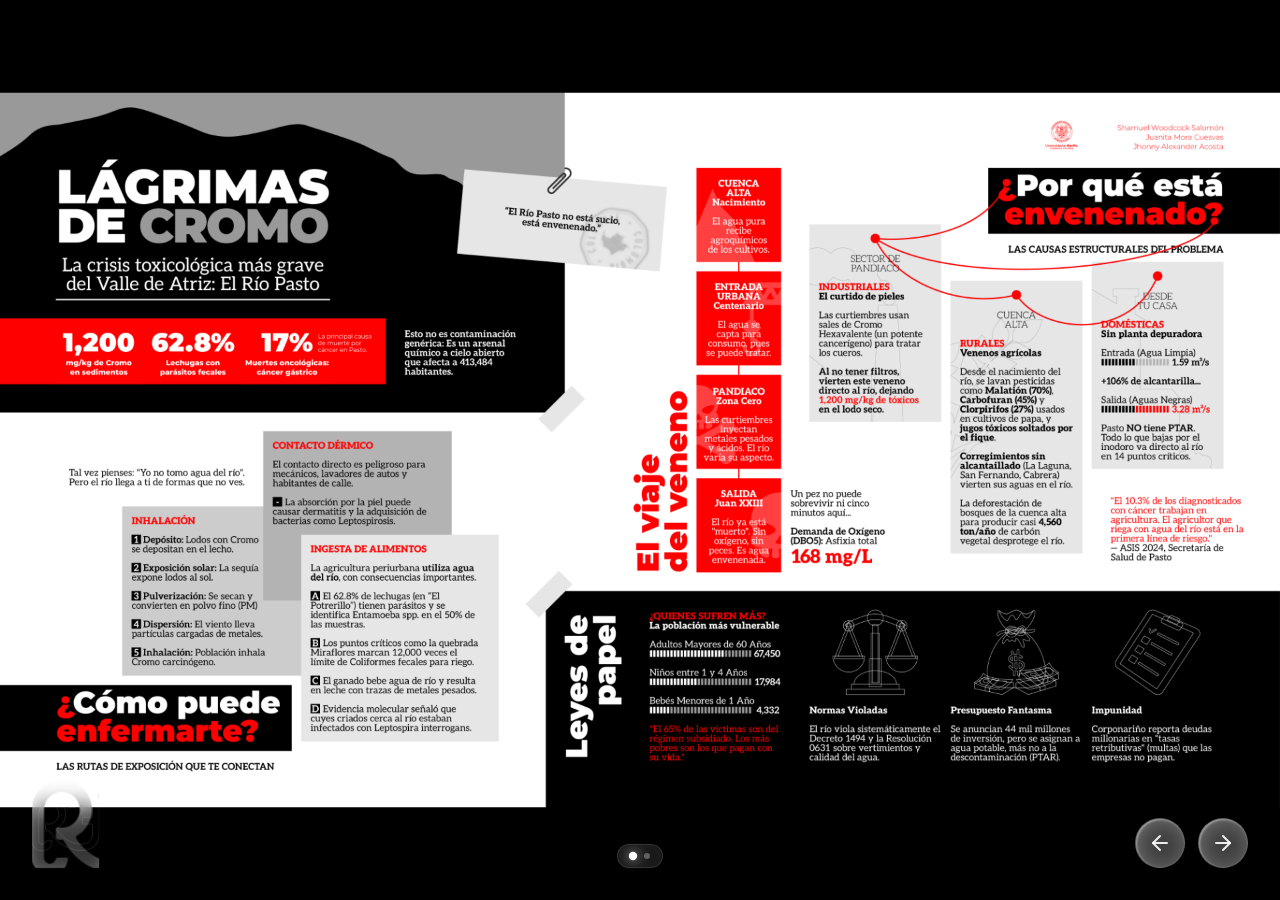
==== viewer/index.html @ 7d1c3114 "Renova - Proyecto Piloto" ====
<!doctype html>
<html lang="es">
  <head>
    <meta charset="UTF-8" />
    <meta name="viewport" content="width=device-width, initial-scale=1.0" />
    <title>Visor Interactivo Renova</title>
    <link rel="stylesheet" href="style.css" />
    <link rel="preconnect" href="https://fonts.googleapis.com" />
    <link rel="preconnect" href="https://fonts.gstatic.com" crossorigin />
    <link
      href="https://fonts.googleapis.com/css2?family=Space+Grotesk:wght@500;700&display=swap"
      rel="stylesheet"
    />
    <style>
      /* Estilos específicos para el Logo Líquido */
      .liquid-logo-wrapper {
        position: relative;
        width: 112px;
        height: 147px;
        /* ESCALADO 60% Y ALINEACIÓN */
        transform: scale(0.6);
        transform-origin: bottom left;
        filter: none;
      }

      /* CAPA 1: FONDO MATE Y SOMBRA INTERNA */
      .logo-glass-layer {
        position: absolute;
        top: 0;
        left: 0;
        width: 100%;
        height: 100%;
        /* ILUMINACIÓN IGUALADA A BOTONES */
        background: linear-gradient(
          135deg,
          rgba(255, 255, 255, 0.3) 0%,
          rgba(255, 255, 255, 0.2) 100%
        );
        backdrop-filter: blur(20px);
        -webkit-backdrop-filter: blur(20px);
        z-index: 1;
        /* SOMBRA INTERNA */
        box-shadow:
          inset 0 0 20px rgba(255, 255, 255, 0.25),
          inset 1px 1px 2px rgba(255, 255, 255, 0.4);
      }

      /* CAPA 2: BORDE */
      .logo-stroke-layer {
        position: absolute;
        top: 0;
        left: 0;
        width: 100%;
        height: 100%;
        z-index: 2;
        pointer-events: none;
      }

      .logo-stroke-layer path {
        fill: none;
        stroke: rgba(255, 255, 255, 0.2);
        stroke-width: 1px;
        vector-effect: non-scaling-stroke;
        filter: none;
      }

      /* CLIPS */
      .clip-shape-1 {
        clip-path: path(
          "m180,1.71c-3.12-1.11-6.49-1.71-10-1.71h-30c-7.69,0-14.7,2.89-20,7.65-3.72,3.32-6.6,7.55-8.28,12.35-1.12,3.13-1.72,6.49-1.72,10h17.09c1.48,0,2.84-.96,3.2-2.4,1.08-4.36,5.02-7.6,9.71-7.6h30c5.53,0,10,4.48,10,10v26.78c0,1.78-1.44,3.22-3.22,3.22h-23.55c-1.78,0-3.22,1.44-3.22,3.22v13.55c0,1.78,1.44,3.22,3.22,3.22h23.55c1.78,0,3.22,1.44,3.22,3.22v26.78c-1.84,40.99-52.98,32.55-77.14,16.67h0c-11.01-6.77-20.51-15.92-27.69-26.67-.48-.7-.94-1.42-1.4-2.14-.98-1.55-.43-3.59,1.16-4.51,1.76-1.02,3.46-2.13,5.07-3.34,3.79-2.85,7.16-6.22,10.01-10.01,4.37-5.81,7.49-12.61,8.99-20,.66-3.23,1-6.58,1-10s-.34-6.77-1-10c-1.5-7.39-4.63-14.19-9-20-2.84-3.79-6.21-7.16-10-10-2.5-1.88-5.18-3.53-8.01-4.92-3.76-1.84-7.78-3.22-11.99-4.08-2.61-.53-5.29-.86-8.03-.95-.65-.04-1.31-.05-1.97-.05-3.42,0-6.77.34-10,1-7.39,1.5-14.19,4.63-20,9.01-3.79,2.83-7.15,6.2-9.99,9.99-4.37,5.81-7.51,12.61-9,20-.67,3.23-1.01,6.57-1.01,10v80c0,3.51.6,6.87,1.72,10,3,8.53,9.76,15.28,18.28,18.29,3.12,1.11,6.49,1.71,10,1.71s6.88-.6,10-1.71c8.52-3.01,15.28-9.76,18.28-18.29,1.12-3.13,1.72-6.49,1.72-10h-17.09c-1.48,0-2.84.97-3.2,2.41-1.07,4.36-5.01,7.59-9.71,7.59-5.52,0-10-4.47-10-10V50c0-3.51.6-6.87,1.72-10,3-8.53,9.76-15.28,18.28-18.29,1.28-.46,2.61-.83,3.97-1.1,1.95-.4,3.96-.61,6.03-.61,3.51,0,6.88.6,10,1.71,1.38.48,2.71,1.07,3.98,1.75,6.62,3.48,11.78,9.39,14.3,16.54,1.12,3.13,1.72,6.49,1.72,10s-.6,6.87-1.72,10c-2.52,7.15-7.68,13.06-14.3,16.54-1.27.68-2.6,1.27-3.98,1.75-3.12,1.11-6.49,1.71-10,1.71-2.07,0-4.08-.21-6.03-.61h-.04c-2.03-.41-3.93,1.14-3.93,3.22v13.68c0,1.59,1.16,2.96,2.74,3.19,2.37.35,4.8.52,7.26.52.66,0,1.32-.01,1.97-.05.01.02.01.03.02.05,2.36,4.62,5.79,9.07,8.68,13.33,35.33,52.11,138.17,70,139.33-3.33V30c0-3.51-.6-6.87-1.72-10-3-8.53-9.76-15.28-18.28-18.29Z"
        );
      }
      .clip-shape-2 {
        clip-path: none;
      }
    </style>
  </head>
  <body>
    <div id="viewport">
      <!-- GLOBAL WORLD WRAPPER -->
      <div id="world">
        <!-- MODO IMAGEN (JPG) ACTIVADO -->
        <img src="01.jpg" alt="Infografía Río Pasto" class="world-image" />
      </div>

      <!-- UI LAYER -->
      <div id="ui-layer">
        <!-- LOGO IZQUIERDA -->
        <div class="logo-container">
          <div class="liquid-logo-wrapper">
            <div class="logo-glass-layer clip-shape-1"></div>
            <svg
              class="logo-stroke-layer"
              viewBox="0 0 200 160"
              xmlns="http://www.w3.org/2000/svg"
            >
              <path
                d="m180,1.71c-3.12-1.11-6.49-1.71-10-1.71h-30c-7.69,0-14.7,2.89-20,7.65-3.72,3.32-6.6,7.55-8.28,12.35-1.12,3.13-1.72,6.49-1.72,10h17.09c1.48,0,2.84-.96,3.2-2.4,1.08-4.36,5.02-7.6,9.71-7.6h30c5.53,0,10,4.48,10,10v26.78c0,1.78-1.44,3.22-3.22,3.22h-23.55c-1.78,0-3.22,1.44-3.22,3.22v13.55c0,1.78,1.44,3.22,3.22,3.22h23.55c1.78,0,3.22,1.44,3.22,3.22v26.78c-1.84,40.99-52.98,32.55-77.14,16.67h0c-11.01-6.77-20.51-15.92-27.69-26.67-.48-.7-.94-1.42-1.4-2.14-.98-1.55-.43-3.59,1.16-4.51,1.76-1.02,3.46-2.13,5.07-3.34,3.79-2.85,7.16-6.22,10.01-10.01,4.37-5.81,7.49-12.61,8.99-20,.66-3.23,1-6.58,1-10s-.34-6.77-1-10c-1.5-7.39-4.63-14.19-9-20-2.84-3.79-6.21-7.16-10-10-2.5-1.88-5.18-3.53-8.01-4.92-3.76-1.84-7.78-3.22-11.99-4.08-2.61-.53-5.29-.86-8.03-.95-.65-.04-1.31-.05-1.97-.05-3.42,0-6.77.34-10,1-7.39,1.5-14.19,4.63-20,9.01-3.79,2.83-7.15,6.2-9.99,9.99-4.37,5.81-7.51,12.61-9,20-.67,3.23-1.01,6.57-1.01,10v80c0,3.51.6,6.87,1.72,10,3,8.53,9.76,15.28,18.28,18.29,3.12,1.11,6.49,1.71,10,1.71s6.88-.6,10-1.71c8.52-3.01,15.28-9.76,18.28-18.29,1.12-3.13,1.72-6.49,1.72-10h-17.09c-1.48,0-2.84.97-3.2,2.41-1.07,4.36-5.01,7.59-9.71,7.59-5.52,0-10-4.47-10-10V50c0-3.51.6-6.87,1.72-10,3-8.53,9.76-15.28,18.28-18.29,1.28-.46,2.61-.83,3.97-1.1,1.95-.4,3.96-.61,6.03-.61,3.51,0,6.88.6,10,1.71,1.38.48,2.71,1.07,3.98,1.75,6.62,3.48,11.78,9.39,14.3,16.54,1.12,3.13,1.72,6.49,1.72,10s-.6,6.87-1.72,10c-2.52,7.15-7.68,13.06-14.3,16.54-1.27.68-2.6,1.27-3.98,1.75-3.12,1.11-6.49,1.71-10,1.71-2.07,0-4.08-.21-6.03-.61h-.04c-2.03-.41-3.93,1.14-3.93,3.22v13.68c0,1.59,1.16,2.96,2.74,3.19,2.37.35,4.8.52,7.26.52.66,0,1.32-.01,1.97-.05.01.02.01.03.02.05,2.36,4.62,5.79,9.07,8.68,13.33,35.33,52.11,138.17,70,139.33-3.33V30c0-3.51-.6-6.87-1.72-10-3-8.53-9.76-15.28-18.28-18.29Z"
              />
            </svg>
          </div>
        </div>

        <!-- PUNTOS CENTRADOS -->
        <div id="dots-container" class="pagination-dots"></div>

        <!-- BOTONES DERECHA -->
        <div class="nav-container">
          <div class="buttons-group">
            <button class="circle-btn" onclick="prevSlide()" title="Anterior">
              <svg
                width="24"
                height="24"
                viewBox="0 0 24 24"
                fill="none"
                stroke="currentColor"
                stroke-width="2"
                stroke-linecap="round"
                stroke-linejoin="round"
              >
                <path d="M19 12H5" />
                <path d="M12 19l-7-7 7-7" />
              </svg>
            </button>
            <button class="circle-btn" onclick="nextSlide()" title="Siguiente">
              <svg
                width="24"
                height="24"
                viewBox="0 0 24 24"
                fill="none"
                stroke="currentColor"
                stroke-width="2"
                stroke-linecap="round"
                stroke-linejoin="round"
              >
                <path d="M5 12h14" />
                <path d="M12 5l7 7-7 7" />
              </svg>
            </button>
          </div>
        </div>
      </div>
    </div>

    <script src="script.js"></script>
  </body>
</html>
---- viewer/style.css ----
/* BASE RESET & FONTS */
:root {
  --bg-dark: #000;
}

* {
  box-sizing: border-box;
  margin: 0;
  padding: 0;
}

html,
body {
  width: 100%;
  height: 100%;
  overflow: hidden;
  background: #000;
  font-family: "Space Grotesk", sans-serif;
}

#viewport {
  width: 100%;
  height: 100%;
  position: relative;
  background: #000;
}

/* WORLD WRAPPER (Camera Target) */
#world {
  width: 1920px;
  height: 1080px;
  position: absolute;
  top: 0;
  left: 0;
  transform-origin: 0 0;
  will-change: transform;
  background: #000;
  box-shadow: 0 0 100px rgba(0, 0, 0, 0.5);
  transition: transform 1.2s cubic-bezier(0.16, 1, 0.3, 1);
}

/* IMAGEN (JPG MODE) */
.world-image {
  width: 100%;
  height: 100%;
  display: block;
  object-fit: contain;
  pointer-events: none;
}

/* UI LAYER */
#ui-layer {
  position: absolute;
  bottom: 2rem;
  left: 2rem;
  right: 2rem;
  display: flex;
  justify-content: space-between;
  align-items: flex-end;
  pointer-events: none;
  z-index: 1000;
  transition: opacity 0.5s ease;
}
#ui-layer.hidden {
  opacity: 0;
  pointer-events: none;
}

/* LOGO CONTAINER */
.logo-container,
.nav-container,
.pagination-dots {
  pointer-events: auto;
}
.logo-container {
  transition: transform 0.3s ease;
  display: flex;
  align-items: center;
  justify-content: center;
}
.logo-container:hover {
  transform: scale(1.02);
}

/* NAVEGACIÓN DERECHA (SOLO BOTONES) */
.nav-container .buttons-group {
  display: flex;
  gap: 0.8rem;
}

/* BOTONES CIRCULARES */
.circle-btn {
  width: 50px;
  height: 50px;
  border-radius: 50%;
  cursor: pointer;
  background: linear-gradient(
    135deg,
    rgba(255, 255, 255, 0.3) 0%,
    rgba(255, 255, 255, 0.2) 100%
  );
  backdrop-filter: blur(20px);
  -webkit-backdrop-filter: blur(20px);
  border: 1px solid rgba(255, 255, 255, 0.2);
  display: flex;
  align-items: center;
  justify-content: center;
  color: rgba(255, 255, 255, 0.9);
  transition: all 0.3s cubic-bezier(0.16, 1, 0.3, 1);
  box-shadow:
    inset 0 0 20px rgba(255, 255, 255, 0.25),
    inset 1px 1px 2px rgba(255, 255, 255, 0.4);
}
.circle-btn:hover {
  transform: translateY(-2px) scale(1.05);
  background: linear-gradient(
    135deg,
    rgba(255, 255, 255, 0.4) 0%,
    rgba(255, 255, 255, 0.25) 100%
  );
  box-shadow:
    inset 0 0 25px rgba(255, 255, 255, 0.3),
    inset 1px 1px 5px rgba(255, 255, 255, 0.5),
    0 4px 15px rgba(0, 0, 0, 0.1);
  color: #fff;
}
.circle-btn:active {
  transform: scale(0.95);
}

/* PUNTOS DE PAGINACIÓN (CENTRADO) */
.pagination-dots {
  position: absolute;
  left: 50%;
  bottom: 0;
  transform: translateX(-50%);
  display: flex;
  gap: 8px;
  padding: 8px 12px;
  background: rgba(255, 255, 255, 0.1);
  border-radius: 20px;
  border: 1px solid rgba(255, 255, 255, 0.1);
  backdrop-filter: blur(10px);
  box-shadow: 0 4px 10px rgba(0, 0, 0, 0.1);
}
.dot {
  width: 6px;
  height: 6px;
  border-radius: 50%;
  background: rgba(255, 255, 255, 0.3);
  cursor: pointer;
  transition: all 0.3s ease;
}
.dot:hover {
  background: rgba(255, 255, 255, 0.8);
  transform: scale(1.2);
}
.dot.active {
  background: #fff;
  box-shadow: 0 0 8px rgba(255, 255, 255, 0.8);
  transform: scale(1.4);
}

/* UTILIDAD OCULTAR */
.hidden {
  opacity: 0;
  pointer-events: none;
}
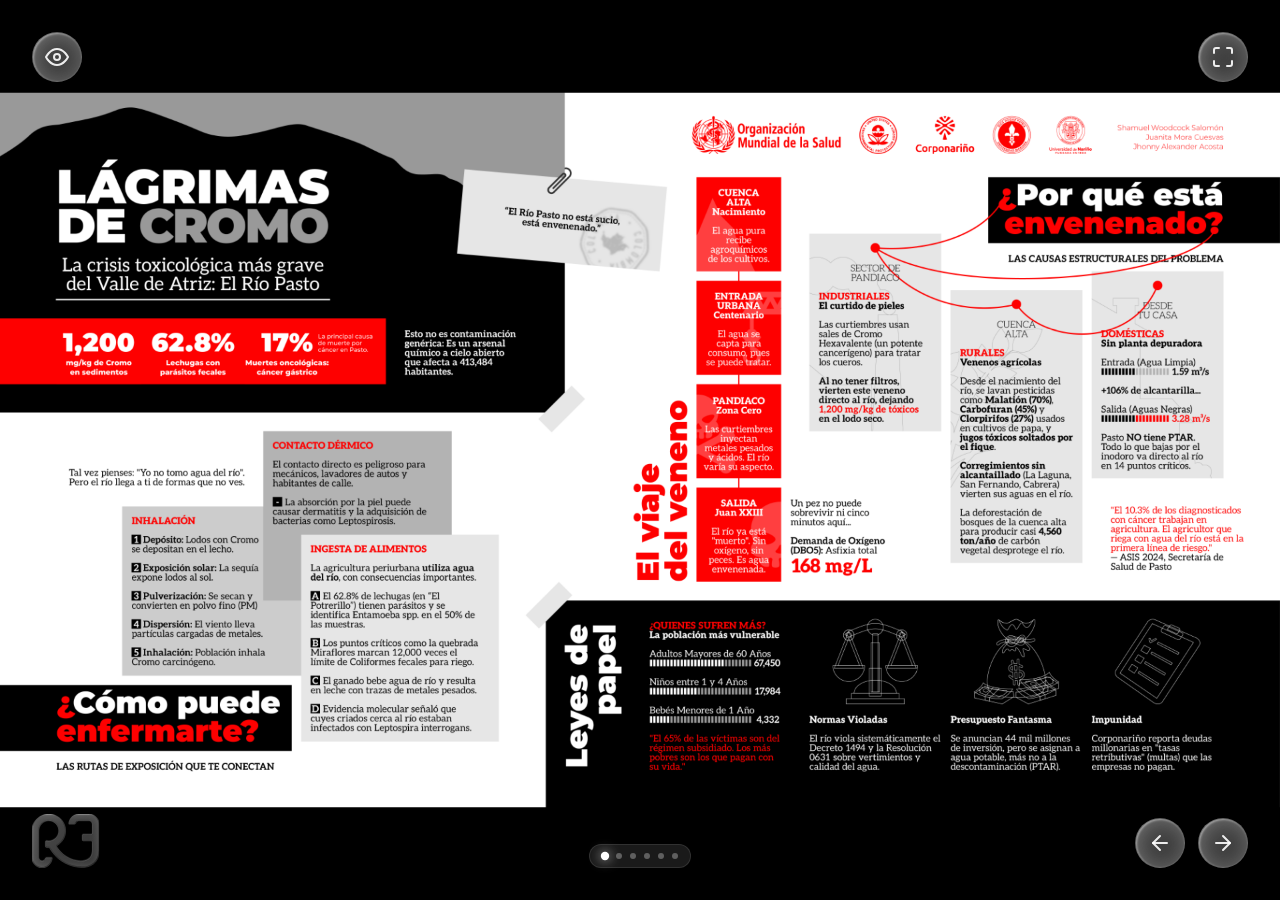
==== commit ab5531d4: "feat: Implementar escenas responsivas, controles UI y Pantalla Completa en Visor, ajustar logos text" ====
--- a/viewer/index.html
+++ b/viewer/index.html
@@ -16,7 +16,7 @@
       .liquid-logo-wrapper {
         position: relative;
         width: 112px;
-        height: 147px;
+        height: 90px;
         /* ESCALADO 60% Y ALINEACIÓN */
         transform: scale(0.6);
         transform-origin: bottom left;
@@ -43,6 +43,20 @@
         box-shadow:
           inset 0 0 20px rgba(255, 255, 255, 0.25),
           inset 1px 1px 2px rgba(255, 255, 255, 0.4);
+        transition: all 0.3s cubic-bezier(0.16, 1, 0.3, 1);
+      }
+
+      /* ILUMINACIÓN AL HOVER COMO LOS BOTONES */
+      .logo-container:hover .logo-glass-layer {
+        background: linear-gradient(
+          135deg,
+          rgba(255, 255, 255, 0.4) 0%,
+          rgba(255, 255, 255, 0.25) 100%
+        );
+        box-shadow:
+          inset 0 0 25px rgba(255, 255, 255, 0.3),
+          inset 1px 1px 5px rgba(255, 255, 255, 0.5),
+          0 4px 15px rgba(0, 0, 0, 0.1);
       }
 
       /* CAPA 2: BORDE */
@@ -66,9 +80,7 @@
 
       /* CLIPS */
       .clip-shape-1 {
-        clip-path: path(
-          "m180,1.71c-3.12-1.11-6.49-1.71-10-1.71h-30c-7.69,0-14.7,2.89-20,7.65-3.72,3.32-6.6,7.55-8.28,12.35-1.12,3.13-1.72,6.49-1.72,10h17.09c1.48,0,2.84-.96,3.2-2.4,1.08-4.36,5.02-7.6,9.71-7.6h30c5.53,0,10,4.48,10,10v26.78c0,1.78-1.44,3.22-3.22,3.22h-23.55c-1.78,0-3.22,1.44-3.22,3.22v13.55c0,1.78,1.44,3.22,3.22,3.22h23.55c1.78,0,3.22,1.44,3.22,3.22v26.78c-1.84,40.99-52.98,32.55-77.14,16.67h0c-11.01-6.77-20.51-15.92-27.69-26.67-.48-.7-.94-1.42-1.4-2.14-.98-1.55-.43-3.59,1.16-4.51,1.76-1.02,3.46-2.13,5.07-3.34,3.79-2.85,7.16-6.22,10.01-10.01,4.37-5.81,7.49-12.61,8.99-20,.66-3.23,1-6.58,1-10s-.34-6.77-1-10c-1.5-7.39-4.63-14.19-9-20-2.84-3.79-6.21-7.16-10-10-2.5-1.88-5.18-3.53-8.01-4.92-3.76-1.84-7.78-3.22-11.99-4.08-2.61-.53-5.29-.86-8.03-.95-.65-.04-1.31-.05-1.97-.05-3.42,0-6.77.34-10,1-7.39,1.5-14.19,4.63-20,9.01-3.79,2.83-7.15,6.2-9.99,9.99-4.37,5.81-7.51,12.61-9,20-.67,3.23-1.01,6.57-1.01,10v80c0,3.51.6,6.87,1.72,10,3,8.53,9.76,15.28,18.28,18.29,3.12,1.11,6.49,1.71,10,1.71s6.88-.6,10-1.71c8.52-3.01,15.28-9.76,18.28-18.29,1.12-3.13,1.72-6.49,1.72-10h-17.09c-1.48,0-2.84.97-3.2,2.41-1.07,4.36-5.01,7.59-9.71,7.59-5.52,0-10-4.47-10-10V50c0-3.51.6-6.87,1.72-10,3-8.53,9.76-15.28,18.28-18.29,1.28-.46,2.61-.83,3.97-1.1,1.95-.4,3.96-.61,6.03-.61,3.51,0,6.88.6,10,1.71,1.38.48,2.71,1.07,3.98,1.75,6.62,3.48,11.78,9.39,14.3,16.54,1.12,3.13,1.72,6.49,1.72,10s-.6,6.87-1.72,10c-2.52,7.15-7.68,13.06-14.3,16.54-1.27.68-2.6,1.27-3.98,1.75-3.12,1.11-6.49,1.71-10,1.71-2.07,0-4.08-.21-6.03-.61h-.04c-2.03-.41-3.93,1.14-3.93,3.22v13.68c0,1.59,1.16,2.96,2.74,3.19,2.37.35,4.8.52,7.26.52.66,0,1.32-.01,1.97-.05.01.02.01.03.02.05,2.36,4.62,5.79,9.07,8.68,13.33,35.33,52.11,138.17,70,139.33-3.33V30c0-3.51-.6-6.87-1.72-10-3-8.53-9.76-15.28-18.28-18.29Z"
-        );
+        clip-path: url(#renova-clip-viewer);
       }
       .clip-shape-2 {
         clip-path: none;
@@ -76,6 +88,17 @@
     </style>
   </head>
   <body>
+    <!-- Hidden SVG clipPath (scales to container via objectBoundingBox) -->
+    <svg style="position: absolute; width: 0; height: 0" aria-hidden="true">
+      <defs>
+        <clipPath id="renova-clip-viewer" clipPathUnits="objectBoundingBox">
+          <path
+            transform="scale(0.005, 0.00625)"
+            d="m180,1.71c-3.12-1.11-6.49-1.71-10-1.71h-30c-7.69,0-14.7,2.89-20,7.65-3.72,3.32-6.6,7.55-8.28,12.35-1.12,3.13-1.72,6.49-1.72,10h17.09c1.48,0,2.84-.96,3.2-2.4,1.08-4.36,5.02-7.6,9.71-7.6h30c5.53,0,10,4.48,10,10v26.78c0,1.78-1.44,3.22-3.22,3.22h-23.55c-1.78,0-3.22,1.44-3.22,3.22v13.55c0,1.78,1.44,3.22,3.22,3.22h23.55c1.78,0,3.22,1.44,3.22,3.22v26.78c-1.84,40.99-52.98,32.55-77.14,16.67h0c-11.01-6.77-20.51-15.92-27.69-26.67-.48-.7-.94-1.42-1.4-2.14-.98-1.55-.43-3.59,1.16-4.51,1.76-1.02,3.46-2.13,5.07-3.34,3.79-2.85,7.16-6.22,10.01-10.01,4.37-5.81,7.49-12.61,8.99-20,.66-3.23,1-6.58,1-10s-.34-6.77-1-10c-1.5-7.39-4.63-14.19-9-20-2.84-3.79-6.21-7.16-10-10-2.5-1.88-5.18-3.53-8.01-4.92-3.76-1.84-7.78-3.22-11.99-4.08-2.61-.53-5.29-.86-8.03-.95-.65-.04-1.31-.05-1.97-.05-3.42,0-6.77.34-10,1-7.39,1.5-14.19,4.63-20,9.01-3.79,2.83-7.15,6.2-9.99,9.99-4.37,5.81-7.51,12.61-9,20-.67,3.23-1.01,6.57-1.01,10v80c0,3.51.6,6.87,1.72,10,3,8.53,9.76,15.28,18.28,18.29,3.12,1.11,6.49,1.71,10,1.71s6.88-.6,10-1.71c8.52-3.01,15.28-9.76,18.28-18.29,1.12-3.13,1.72-6.49,1.72-10h-17.09c-1.48,0-2.84.97-3.2,2.41-1.07,4.36-5.01,7.59-9.71,7.59-5.52,0-10-4.47-10-10V50c0-3.51.6-6.87,1.72-10,3-8.53,9.76-15.28,18.28-18.29,1.28-.46,2.61-.83,3.97-1.1,1.95-.4,3.96-.61,6.03-.61,3.51,0,6.88.6,10,1.71,1.38.48,2.71,1.07,3.98,1.75,6.62,3.48,11.78,9.39,14.3,16.54,1.12,3.13,1.72,6.49,1.72,10s-.6,6.87-1.72,10c-2.52,7.15-7.68,13.06-14.3,16.54-1.27.68-2.6,1.27-3.98,1.75-3.12,1.11-6.49,1.71-10,1.71-2.07,0-4.08-.21-6.03-.61h-.04c-2.03-.41-3.93,1.14-3.93,3.22v13.68c0,1.59,1.16,2.96,2.74,3.19,2.37.35,4.8.52,7.26.52.66,0,1.32-.01,1.97-.05.01.02.01.03.02.05,2.36,4.62,5.79,9.07,8.68,13.33,35.33,52.11,138.17,70,139.33-3.33V30c0-3.51-.6-6.87-1.72-10-3-8.53-9.76-15.28-18.28-18.29Z"
+          />
+        </clipPath>
+      </defs>
+    </svg>
     <div id="viewport">
       <!-- GLOBAL WORLD WRAPPER -->
       <div id="world">
@@ -83,10 +106,93 @@
         <img src="01.jpg" alt="Infografía Río Pasto" class="world-image" />
       </div>
 
-      <!-- UI LAYER -->
+      <!-- TOP UI LAYER (Always visible unless hidden, except eye icon) -->
+      <div id="top-ui-layer">
+        <!-- BOTÓN OCULTAR UI (Arriba Izquierda) -->
+        <button
+          class="circle-btn eye-btn"
+          onclick="toggleUI()"
+          title="Ocultar/Mostrar Interfaz (H)"
+        >
+          <svg
+            width="24"
+            height="24"
+            viewBox="0 0 24 24"
+            fill="none"
+            stroke="currentColor"
+            stroke-width="2"
+            stroke-linecap="round"
+            stroke-linejoin="round"
+            class="feather feather-eye"
+            id="eye-icon-visible"
+          >
+            <path d="M1 12s4-8 11-8 11 8 11 8-4 8-11 8-11-8-11-8z"></path>
+            <circle cx="12" cy="12" r="3"></circle>
+          </svg>
+          <svg
+            width="24"
+            height="24"
+            viewBox="0 0 24 24"
+            fill="none"
+            stroke="currentColor"
+            stroke-width="2"
+            stroke-linecap="round"
+            stroke-linejoin="round"
+            class="feather feather-eye-off hidden-icon"
+            id="eye-icon-hidden"
+          >
+            <path
+              d="M17.94 17.94A10.07 10.07 0 0 1 12 20c-7 0-11-8-11-8a18.45 18.45 0 0 1 5.06-5.94M9.9 4.24A9.12 9.12 0 0 1 12 4c7 0 11 8 11 8a18.5 18.5 0 0 1-2.16 3.19m-6.72-1.07a3 3 0 1 1-4.24-4.24"
+            ></path>
+            <line x1="1" y1="1" x2="23" y2="23"></line>
+          </svg>
+        </button>
+
+        <!-- BOTÓN FULLSCREEN (Arriba Derecha) -->
+        <button
+          class="circle-btn fullscreen-btn"
+          onclick="toggleFullScreen()"
+          title="Pantalla Completa (F11)"
+        >
+          <svg
+            width="24"
+            height="24"
+            viewBox="0 0 24 24"
+            fill="none"
+            stroke="currentColor"
+            stroke-width="2"
+            stroke-linecap="round"
+            stroke-linejoin="round"
+            class="feather feather-maximize"
+            id="fs-icon-maximize"
+          >
+            <path
+              d="M8 3H5a2 2 0 0 0-2 2v3m18 0V5a2 2 0 0 0-2-2h-3m0 18h3a2 2 0 0 0 2-2v-3M3 16v3a2 2 0 0 0 2 2h3"
+            ></path>
+          </svg>
+          <svg
+            width="24"
+            height="24"
+            viewBox="0 0 24 24"
+            fill="none"
+            stroke="currentColor"
+            stroke-width="2"
+            stroke-linecap="round"
+            stroke-linejoin="round"
+            class="feather feather-minimize hidden-icon"
+            id="fs-icon-minimize"
+          >
+            <path
+              d="M8 3v3a2 2 0 0 1-2 2H3m18 0h-3a2 2 0 0 1-2-2V3m0 18v-3a2 2 0 0 1 2-2h3M3 16h3a2 2 0 0 1 2 2v3"
+            ></path>
+          </svg>
+        </button>
+      </div>
+
+      <!-- UI LAYER BOTTOM -->
       <div id="ui-layer">
         <!-- LOGO IZQUIERDA -->
-        <div class="logo-container">
+        <a href="../index.html" class="logo-container" title="Volver a Renova">
           <div class="liquid-logo-wrapper">
             <div class="logo-glass-layer clip-shape-1"></div>
             <svg
@@ -99,7 +205,7 @@
               />
             </svg>
           </div>
-        </div>
+        </a>
 
         <!-- PUNTOS CENTRADOS -->
         <div id="dots-container" class="pagination-dots"></div>
--- a/viewer/style.css
+++ b/viewer/style.css
@@ -48,7 +48,7 @@
   pointer-events: none;
 }
 
-/* UI LAYER */
+/* UI LAYER BOTTOM */
 #ui-layer {
   position: absolute;
   bottom: 2rem;
@@ -61,25 +61,78 @@
   z-index: 1000;
   transition: opacity 0.5s ease;
 }
+
+/* UI LAYER TOP */
+#top-ui-layer {
+  position: absolute;
+  top: 2rem;
+  left: 2rem;
+  right: 2rem;
+  display: flex;
+  justify-content: space-between;
+  align-items: flex-start;
+  pointer-events: none;
+  z-index: 1000;
+  transition: opacity 0.5s ease;
+}
+
+/* ELEMENTOS DE UI QUE SE OCULTAN JUNTOS */
 #ui-layer.hidden {
+  opacity: 1; /* El contenedor se queda en 1, gestionamos hijos */
+  pointer-events: none;
+}
+#top-ui-layer.hidden {
+  opacity: 1;
+  pointer-events: none;
+}
+
+/* El botón del ojo siempre está visible y con eventos */
+.eye-btn {
+  pointer-events: auto;
+  opacity: 1;
+}
+
+/* Ocultamiento base para los hijos cuando el parent es .hidden */
+#ui-layer.hidden .logo-container,
+#ui-layer.hidden .nav-container,
+#ui-layer.hidden .pagination-dots,
+#top-ui-layer.hidden .fullscreen-btn {
   opacity: 0;
-  pointer-events: none;
+  pointer-events: auto; /* Permite detectar el mouse */
+  transition: opacity 0.4s ease;
+}
+
+/* EFECTO REVELAR AL ACERCARSE AL BOTON OCULTO */
+#ui-layer.hidden .logo-container:hover,
+#ui-layer.hidden .nav-container:hover,
+#ui-layer.hidden .pagination-dots:hover,
+#top-ui-layer.hidden .fullscreen-btn:hover {
+  opacity: 0.5;
+}
+
+.hidden-icon {
+  display: none;
 }
 
 /* LOGO CONTAINER */
 .logo-container,
 .nav-container,
-.pagination-dots {
+.pagination-dots,
+.fullscreen-btn {
   pointer-events: auto;
 }
 .logo-container {
-  transition: transform 0.3s ease;
+  transition: all 0.3s cubic-bezier(0.16, 1, 0.3, 1);
   display: flex;
   align-items: center;
   justify-content: center;
+  cursor: pointer;
 }
 .logo-container:hover {
-  transform: scale(1.02);
+  transform: translateY(-2px) scale(1.05);
+}
+.logo-container:active {
+  transform: scale(0.95);
 }
 
 /* NAVEGACIÓN DERECHA (SOLO BOTONES) */
